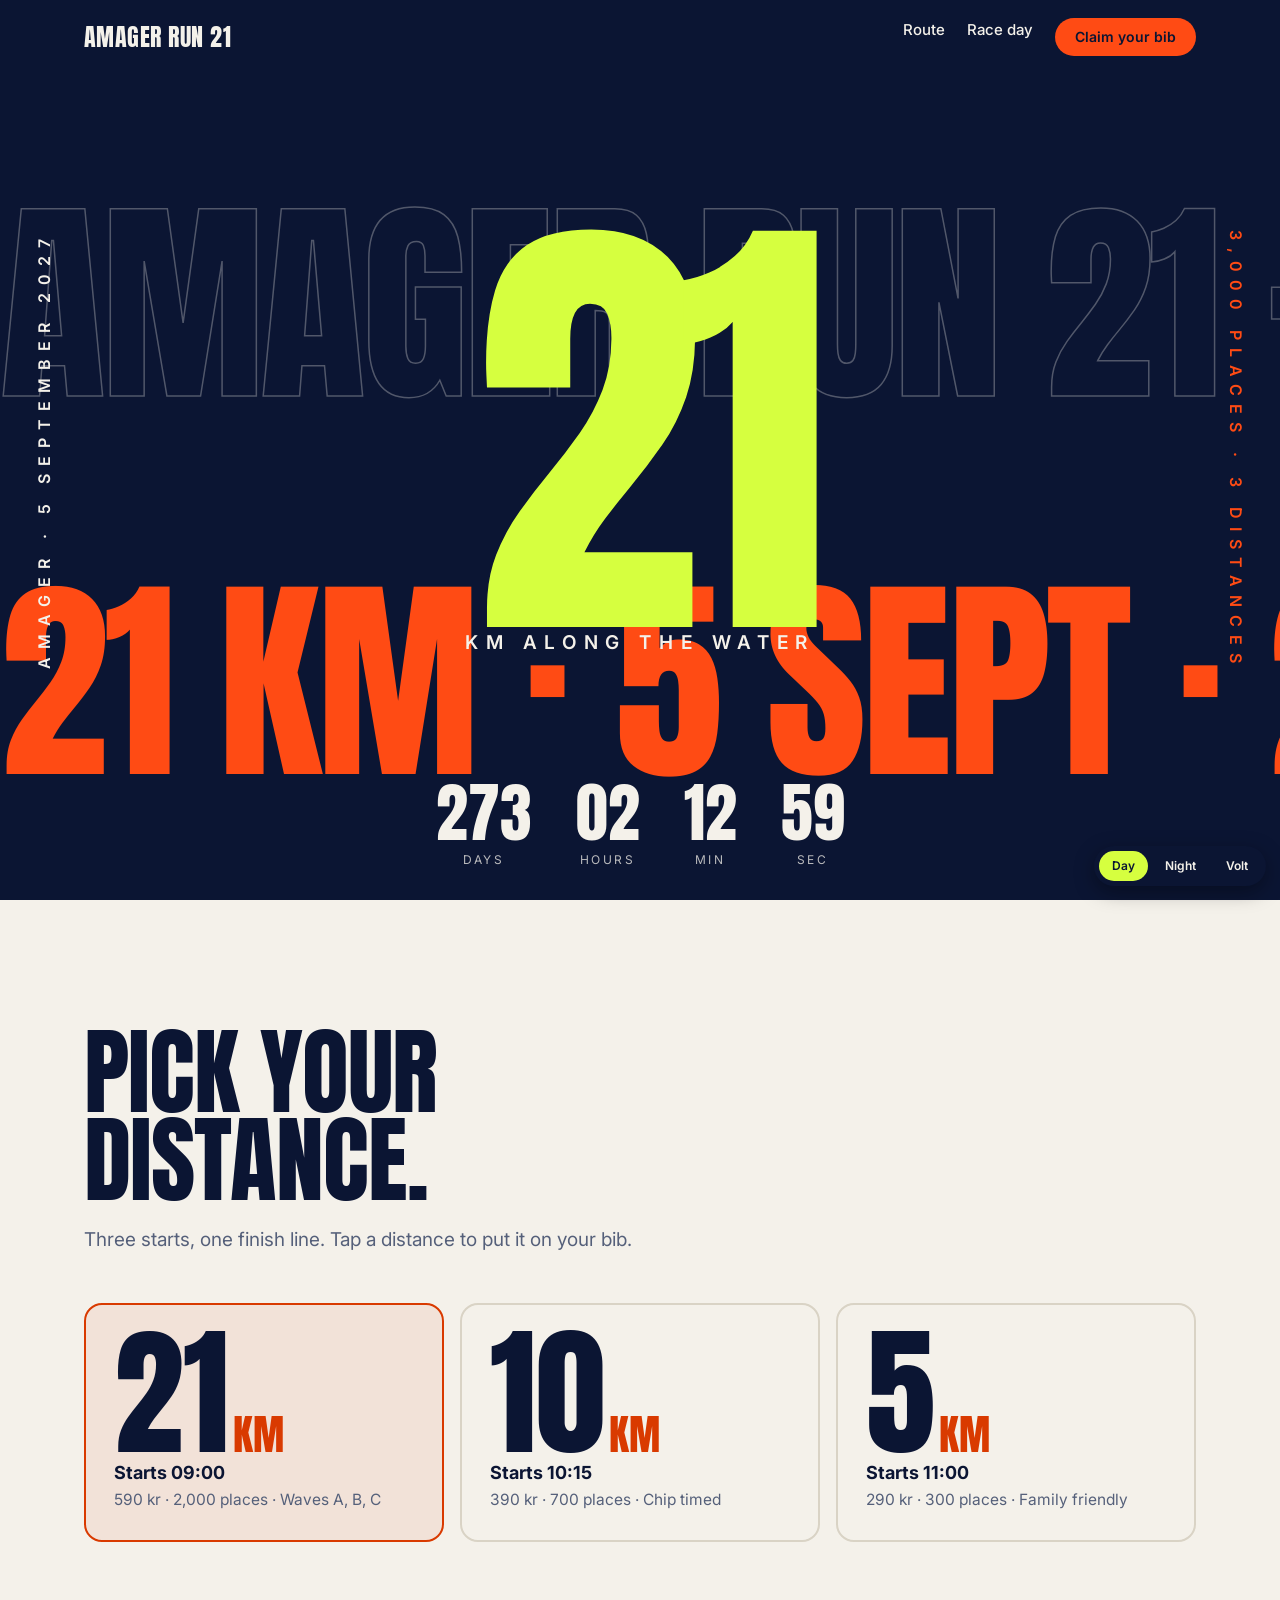
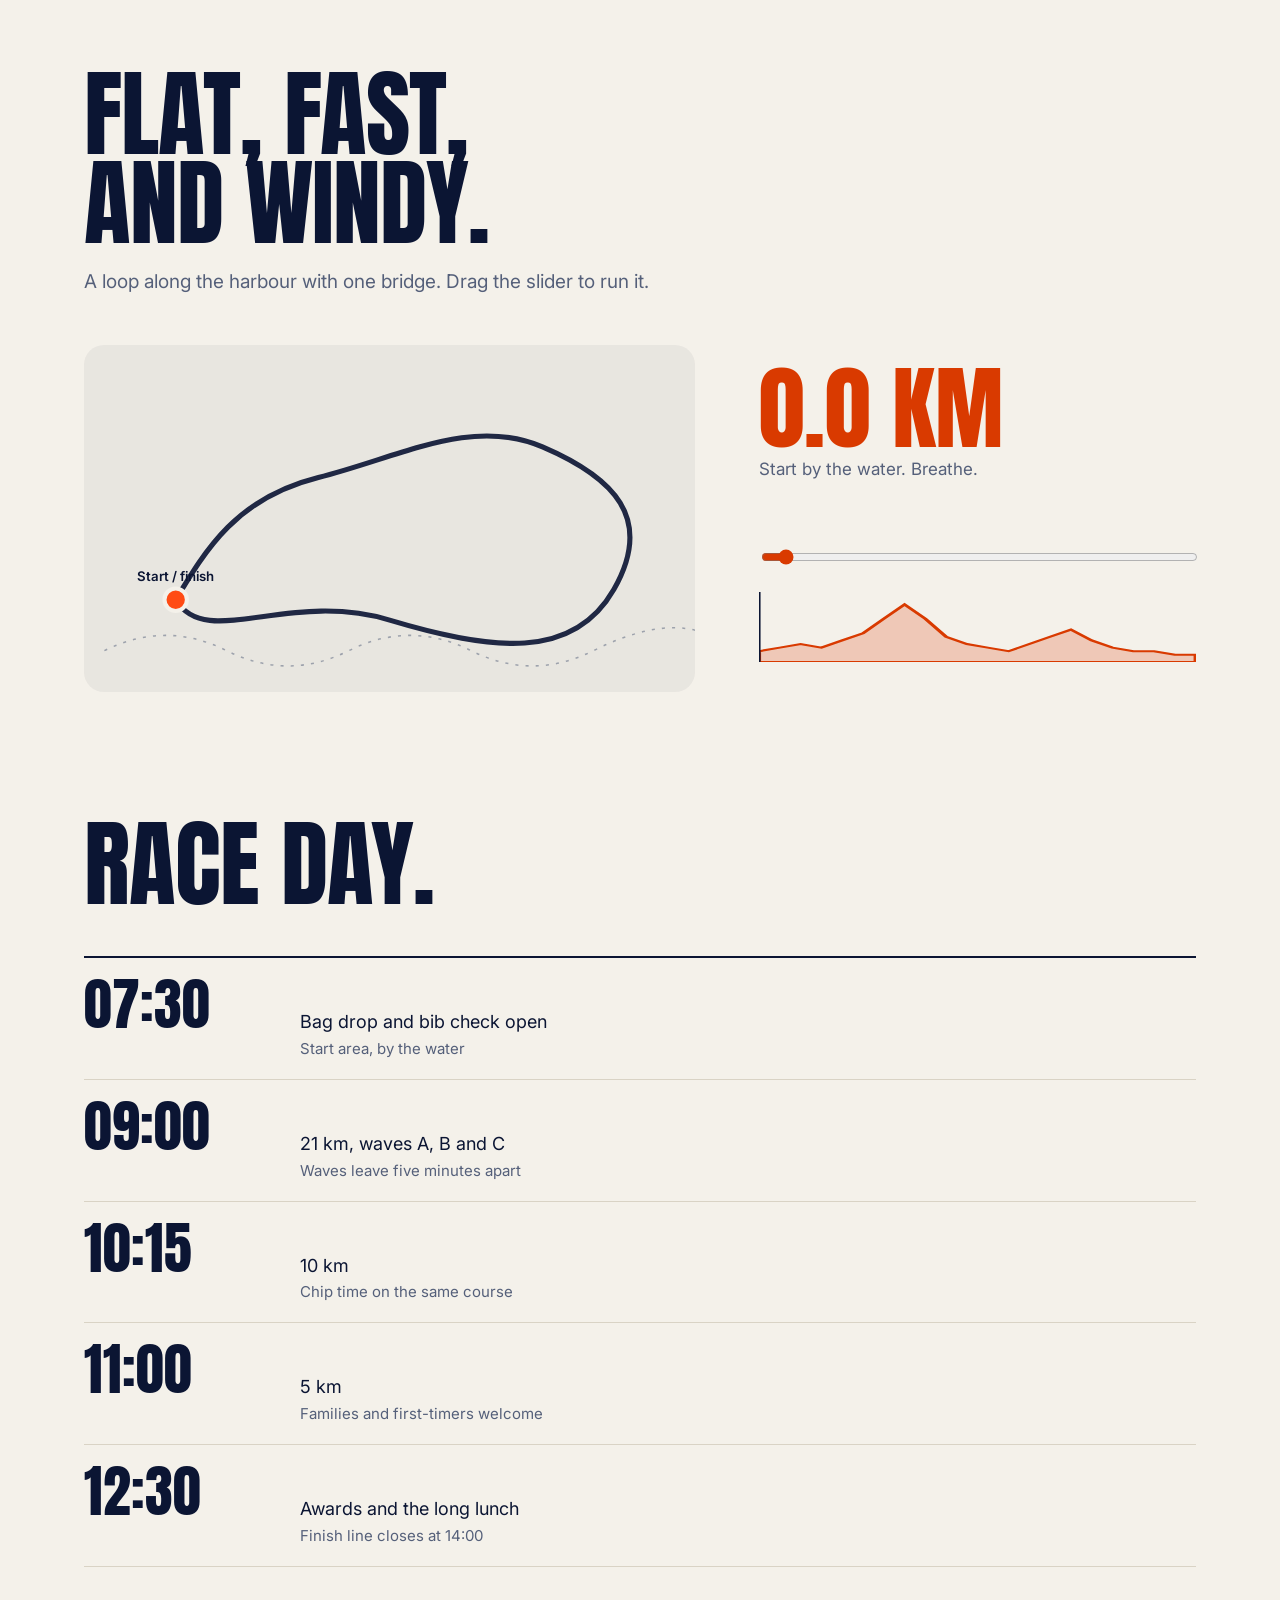
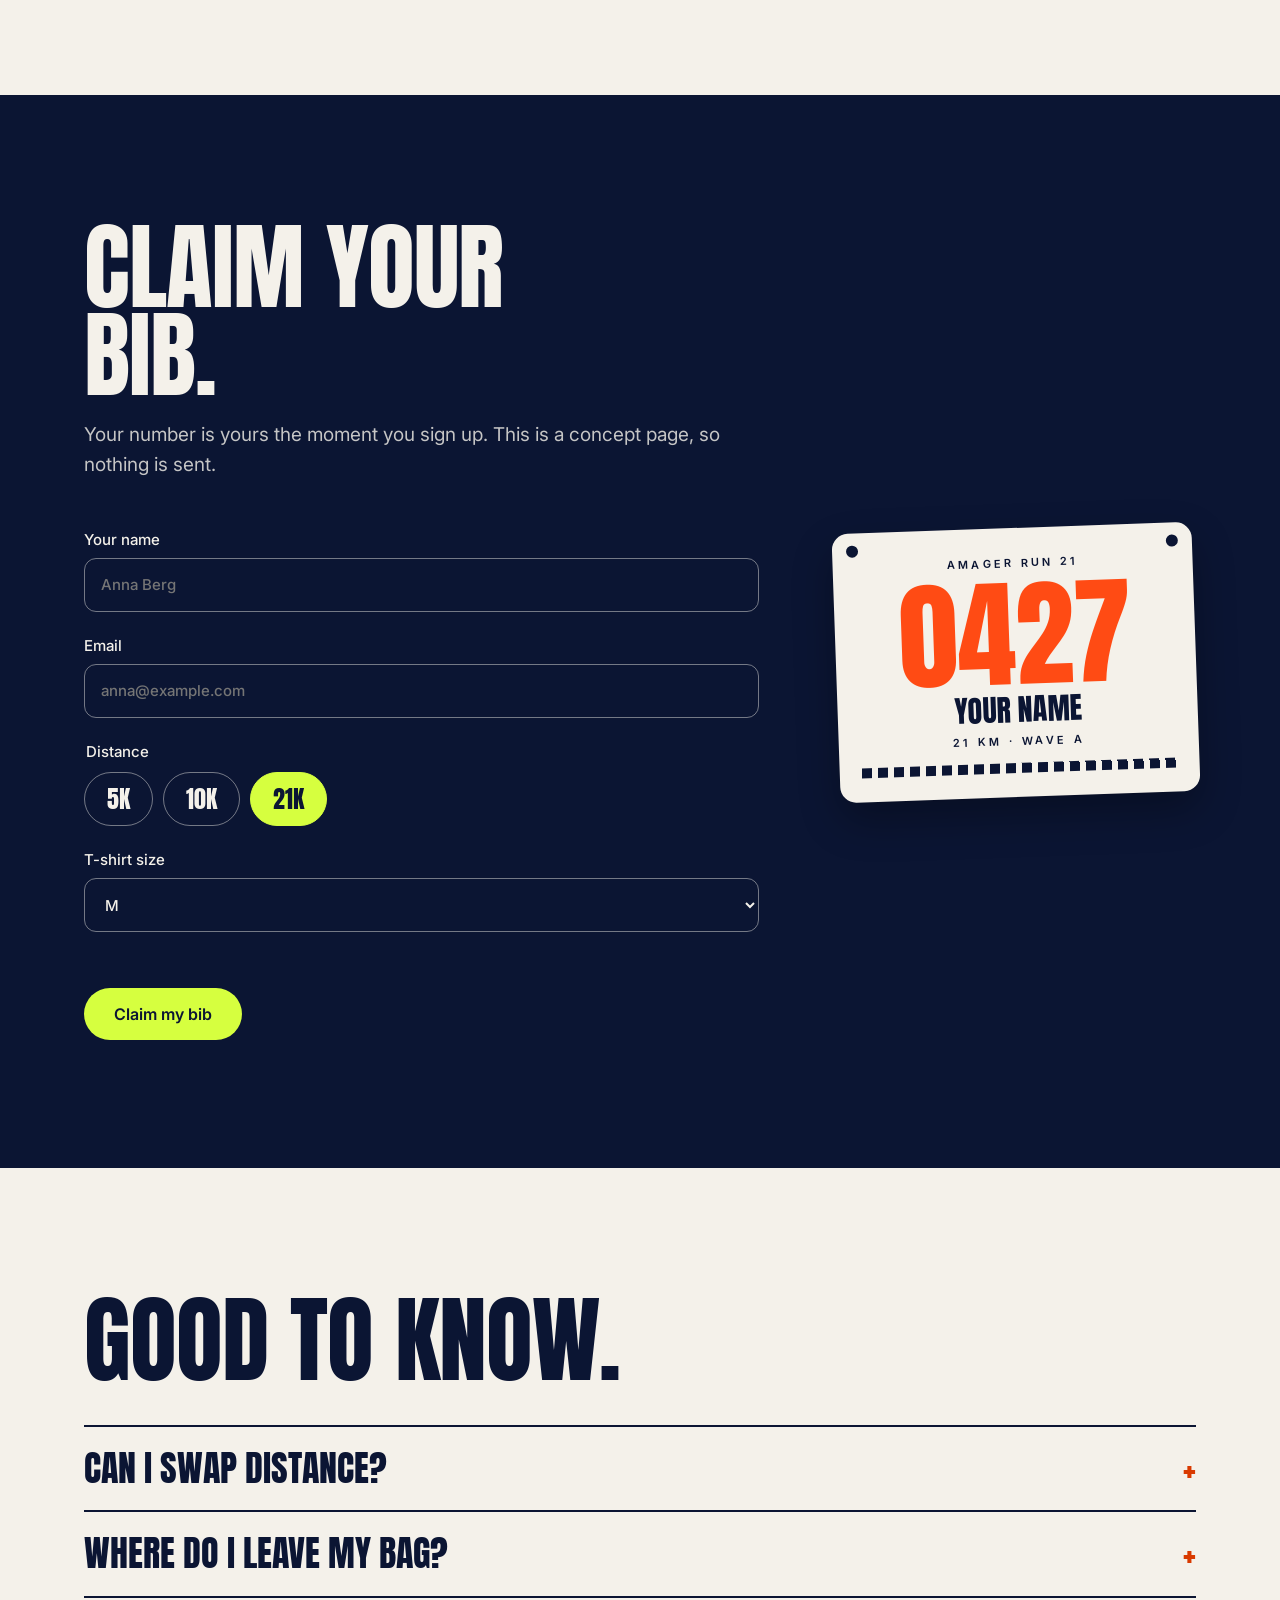
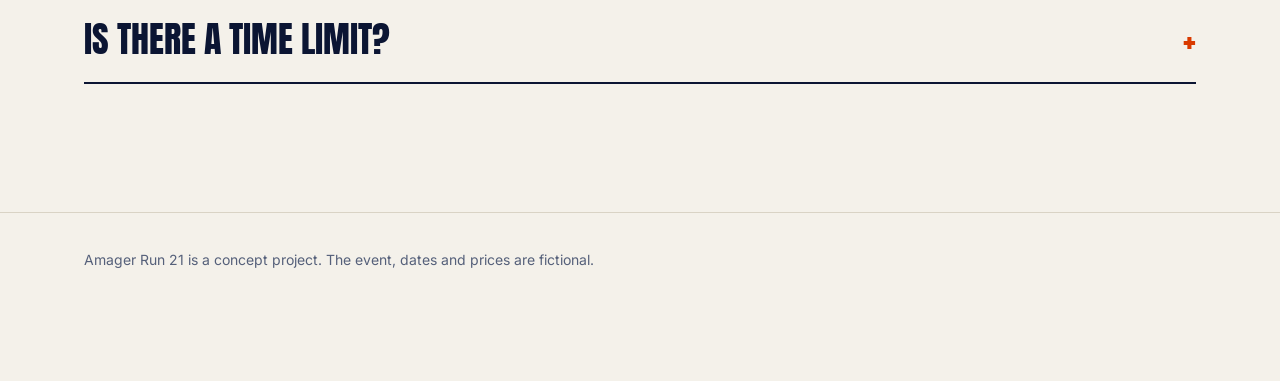
==== public/Amager Run 21_ 21 km along the harbour.html @ 8924496b "Initial commit" ====
<!DOCTYPE html>
<html lang="en">
<head>
<meta charset="utf-8">
<meta name="viewport" content="width=device-width, initial-scale=1, viewport-fit=cover">
<title>Amager Run 21: 21 km along the harbour</title>
<link rel="preconnect" href="https://fonts.googleapis.com">
<link href="https://fonts.googleapis.com/css2?family=Anton&family=Inter:wght@400;500;600&display=swap" rel="stylesheet">
<style>
:root{--bg:#F4F1EA;--ink:#0B1533;--mut:#55607A;--line:#D9D3C5;--acc:#D93A00;--hb:#0B1533;--hi:#F4F1EA;--hh:#D6FF3F;--hs:rgba(244,241,234,.3);--btn:#FF4B14;--bi:#0B1533;
box-sizing:border-box;padding-top:env(safe-area-inset-top,0px);padding-bottom:env(safe-area-inset-bottom,0px)}
@media (prefers-color-scheme:dark){:root:not([data-theme="light"]){--bg:#0B1533;--ink:#F4F1EA;--mut:#A9B3CC;--line:#243157;--acc:#FF4B14}}
:root[data-theme="dark"]{--bg:#0B1533;--ink:#F4F1EA;--mut:#A9B3CC;--line:#243157;--acc:#FF4B14}
:root[data-look="volt"]{--bg:#D6FF3F;--ink:#0B1533;--mut:#3E4A1E;--line:#BBDE35;--acc:#0B1533;--hb:#D6FF3F;--hi:#0B1533;--hh:#FF4B14;--hs:rgba(11,21,51,.35);--btn:#0B1533;--bi:#D6FF3F}
html{scroll-padding-top:env(safe-area-inset-top,0px);scroll-behavior:smooth}
*,*::before,*::after{box-sizing:border-box}
body{margin:0;background:var(--bg);color:var(--ink);font:400 17px/1.6 Inter,system-ui,sans-serif}
.w{max-width:1160px;margin:0 auto;padding:0 24px}
.d,h1,h2,h3{font-family:Anton,Impact,'Arial Narrow',sans-serif;font-weight:400;text-transform:uppercase;margin:0}
h2{font-size:clamp(44px,8vw,96px);line-height:.92;letter-spacing:-.01em}
.btn{display:inline-block;font:600 16px/1 Inter,sans-serif;background:var(--btn);color:var(--bi);border:0;border-radius:99px;padding:18px 30px;cursor:pointer;text-decoration:none;transition:transform .12s}
.btn:hover{transform:translateY(-2px)}.btn:active{transform:translateY(1px)}
:is(.btn,button,input,select,summary,a):focus-visible{outline:3px solid var(--acc);outline-offset:3px}
.top{position:absolute;z-index:3;left:0;right:0;top:env(safe-area-inset-top,0px);color:var(--hi)}
.top .w{display:flex;justify-content:space-between;align-items:center;padding-top:18px;padding-bottom:18px;gap:16px}
.top .d{font-size:24px;letter-spacing:.02em}.top nav{display:flex;gap:22px;font-size:15px;font-weight:500}.top a{color:inherit;text-decoration:none}
.top .btn{padding:12px 20px;font-size:14px;color:var(--bi)}
@media(max-width:760px){.top nav a:not(.btn){display:none}}
/* hero */
.hero{position:relative;height:100svh;min-height:600px;background:var(--hb);color:var(--hi);overflow:hidden;display:grid;place-items:center}
.row{position:absolute;left:0;white-space:nowrap;font:400 clamp(90px,17vw,240px)/.9 Anton,Impact,sans-serif;text-transform:uppercase;letter-spacing:-.02em;color:transparent;-webkit-text-stroke:1.5px var(--hs);will-change:transform;animation:mq 45s linear infinite}
.row.o{color:#FF4B14;-webkit-text-stroke:0;animation-direction:reverse;animation-duration:60s}
.row.h{-webkit-text-stroke-color:var(--hh);animation-duration:75s}
@keyframes mq{to{transform:translateX(-50%)}}
.big{position:relative;text-align:center}
.big b{display:block;font:400 clamp(170px,36vw,470px)/.8 Anton,sans-serif;color:var(--hh);letter-spacing:-.05em}
.big span{display:block;margin-top:16px;font:600 clamp(13px,1.6vw,19px)/1 Inter,sans-serif;letter-spacing:.4em;text-transform:uppercase}
.vt{position:absolute;top:50%;writing-mode:vertical-rl;font:600 clamp(11px,1.3vw,16px)/1 Inter,sans-serif;letter-spacing:.5em;text-transform:uppercase;left:clamp(12px,3vw,36px);transform:translateY(-50%) rotate(180deg)}
.vt.r{left:auto;right:clamp(12px,3vw,36px);transform:translateY(-50%);color:#FF4B14}
.cd{position:absolute;left:0;right:0;bottom:calc(28px + env(safe-area-inset-bottom,0px));display:flex;justify-content:center;gap:clamp(16px,4vw,44px);font-variant-numeric:tabular-nums}
.cd div{text-align:center}.cd b{display:block;font:400 clamp(34px,6vw,64px)/1 Anton,sans-serif}.cd small{font-size:12px;letter-spacing:.2em;text-transform:uppercase;opacity:.75}
/* sections */
section{padding:clamp(72px,10vw,150px) 0}
.sub{max-width:34em;color:var(--mut);margin:20px 0 0;font-size:19px}
.dists{display:grid;grid-template-columns:repeat(3,1fr);gap:16px;margin-top:48px}
.dist{all:unset;box-sizing:border-box;cursor:pointer;display:flex;flex-direction:column;gap:6px;padding:28px;border:2px solid var(--line);border-radius:18px;transition:transform .2s,border-color .2s,background .2s}
.dist:hover{transform:translateY(-4px)}.dist:focus-visible{outline:3px solid var(--acc);outline-offset:3px}
.dist[aria-pressed=true]{border-color:var(--acc);background:color-mix(in srgb,var(--acc) 8%,transparent)}
.dist .d{font-size:clamp(80px,11vw,140px);line-height:.85}.dist .d small{font-size:.3em;margin-left:4px;color:var(--acc)}
.dist p{margin:0;color:var(--mut);font-size:15.5px}.dist strong{color:var(--ink);font-size:18px}
/* route */
.route{display:grid;grid-template-columns:1.4fr 1fr;gap:clamp(24px,5vw,64px);margin-top:48px;align-items:center}
.map{width:100%;height:auto;background:color-mix(in srgb,var(--ink) 5%,transparent);border-radius:20px}
.map .p{fill:none;stroke:var(--ink);stroke-width:5;stroke-linecap:round;stroke-linejoin:round;opacity:.9}
.map .w{fill:none;stroke:var(--mut);stroke-width:1.5;stroke-dasharray:3 7;opacity:.5}
.ro h3{font-size:clamp(52px,8vw,92px);line-height:.9;color:var(--acc)}.ro p{margin:6px 0 18px;color:var(--mut);min-height:3.3em}
.ro input[type=range]{width:100%;accent-color:var(--acc);height:36px}
.elev{width:100%;height:70px;margin-top:6px}.elev path{fill:color-mix(in srgb,var(--acc) 22%,transparent);stroke:var(--acc);stroke-width:2}
@media(max-width:860px){.route{grid-template-columns:1fr}.dists{grid-template-columns:1fr}.dist{flex-direction:row;align-items:center;gap:20px}}
/* schedule */
.sched{margin:48px 0 0;padding:0;list-style:none;border-top:2px solid var(--ink)}
.sched li{display:grid;grid-template-columns:clamp(90px,16vw,200px) 1fr;gap:16px;align-items:baseline;padding:18px 0;border-bottom:1px solid var(--line)}
.sched time{font:400 clamp(30px,5vw,56px)/1 Anton,sans-serif;font-variant-numeric:tabular-nums}.sched span{font-size:18px}.sched em{font-style:normal;color:var(--mut);display:block;font-size:15px}
/* signup */
.sign{background:var(--hb);color:var(--hi)}
.sign .sub{color:inherit;opacity:.8}
.su{display:grid;grid-template-columns:1fr 360px;gap:clamp(28px,6vw,80px);margin-top:48px;align-items:start}
label,fieldset{display:block;border:0;padding:0;margin:0 0 22px;font-weight:500;font-size:15px}
input,select{display:block;width:100%;margin-top:6px;font:inherit;color:inherit;background:transparent;border:1.5px solid color-mix(in srgb,var(--hi) 45%,transparent);border-radius:12px;padding:14px 16px;min-height:54px}
select option{color:#0B1533}
.chips{display:flex;gap:10px;margin-top:8px}.chips label{margin:0}
.chips input{position:absolute;opacity:0;width:1px;height:1px}
.chips span{display:block;padding:14px 22px;border-radius:99px;border:1.5px solid color-mix(in srgb,var(--hi) 45%,transparent);cursor:pointer;font:400 24px/1 Anton,sans-serif;transition:background .15s}
.chips input:checked+span{background:var(--hh);color:var(--hb);border-color:var(--hh)}
.chips input:focus-visible+span{outline:3px solid var(--hh);outline-offset:3px}
.err{min-height:24px;margin:0 0 10px;color:#FF8A66}
.sign .btn{background:var(--hh);color:var(--hb)}
.bib{background:#F4F1EA;color:#0B1533;border-radius:16px;padding:20px 22px 24px;position:relative;transform:rotate(-2deg);box-shadow:0 18px 40px rgba(0,0,0,.3)}
.bib::before,.bib::after{content:'';position:absolute;top:12px;width:12px;height:12px;border-radius:50%;background:var(--hb)}.bib::before{left:14px}.bib::after{right:14px}
.bib small{display:block;text-align:center;font:600 11px/1 Inter,sans-serif;letter-spacing:.3em;text-transform:uppercase;margin-top:10px}
.bib .n{display:block;text-align:center;font:400 118px/1 Anton,sans-serif;font-variant-numeric:tabular-nums;color:#FF4B14;margin:6px 0 0;transition:transform .2s}
.bib .n.pop{transform:scale(1.06)}
.bib .nm{display:block;text-align:center;font:400 30px/1.1 Anton,sans-serif;text-transform:uppercase;min-height:1.1em}
.bib .bar{height:10px;background:repeating-linear-gradient(90deg,#0B1533 0 10px,transparent 10px 16px);margin-top:16px}
.done .su>form{display:none}.ok{display:none}.done .ok{display:block}
.ok h3{font-size:clamp(40px,7vw,80px);line-height:.95;color:var(--hh)}.ok canvas{width:100%;max-width:340px;border-radius:14px;margin-top:18px;display:block}
.ok p{opacity:.8;max-width:30em}
/* faq */
details{border-top:2px solid var(--ink)}details:last-child{border-bottom:2px solid var(--ink)}
summary{cursor:pointer;list-style:none;display:flex;justify-content:space-between;padding:22px 0;font:400 clamp(24px,3.4vw,36px)/1.1 Anton,sans-serif;text-transform:uppercase}
summary::-webkit-details-marker{display:none}summary::after{content:'+';color:var(--acc);transition:transform .2s}details[open] summary::after{transform:rotate(45deg)}
details p{margin:0 0 22px;color:var(--mut);max-width:34em}
footer{padding:36px 0 110px;color:var(--mut);font-size:14px;border-top:1px solid var(--line)}
/* look switcher */
.look{position:fixed;z-index:9;right:14px;bottom:calc(14px + env(safe-area-inset-bottom,0px));display:flex;gap:4px;padding:5px;border-radius:99px;background:#0B1533;color:#F4F1EA;font:600 12px/1 Inter,sans-serif;box-shadow:0 6px 20px rgba(0,0,0,.35)}
.look button{all:unset;cursor:pointer;padding:9px 13px;border-radius:99px}.look button[aria-pressed=true]{background:#D6FF3F;color:#0B1533}
.look button:focus-visible{outline:2px solid #FF4B14}
@media(max-width:860px){.su{grid-template-columns:1fr}.bib{max-width:360px}}
@media (prefers-reduced-motion:reduce){*{animation:none!important;transition:none!important}html{scroll-behavior:auto}}
</style>
</head>
<body>
<header class="top"><div class="w"><span class="d">Amager Run 21</span><nav><a href="#route">Route</a><a href="#day">Race day</a><a class="btn" href="#sign">Claim your bib</a></nav></div></header>

<div class="hero" id="hero">
  <div class="row" style="top:3%">AMAGER RUN 21 · RUN THE HARBOUR · AMAGER RUN 21 · RUN THE HARBOUR ·&nbsp;</div>
  <div class="row o" style="top:29%">21 KM · 5 SEPT · 21 KM · 5 SEPT · 21 KM · 5 SEPT · 21 KM · 5 SEPT ·&nbsp;</div>
  <div class="row h" style="top:56%">ONE CITY · ONE HARBOUR · ONE CITY · ONE HARBOUR · ONE CITY · ONE HARBOUR ·&nbsp;</div>
  <div class="row o" style="top:80%">GO · GO · GO · GO · GO · GO · GO · GO · GO · GO · GO · GO · GO · GO · GO ·&nbsp;</div>
  <span class="vt">Amager · 5 September 2027</span><span class="vt r">3,000 places · 3 distances</span>
  <div class="big"><h1 class="sr" style="position:absolute;width:1px;height:1px;overflow:hidden;clip:rect(0 0 0 0)">Amager Run 21, 5 September 2027</h1><b aria-hidden="true">21</b><span>km along the water</span></div>
  <div class="cd" role="timer" aria-label="Time until the start"><div><b id="cd-d">000</b><small>days</small></div><div><b id="cd-h">00</b><small>hours</small></div><div><b id="cd-m">00</b><small>min</small></div><div><b id="cd-s">00</b><small>sec</small></div></div>
</div>

<section><div class="w">
  <h2>Pick your<br>distance.</h2>
  <p class="sub">Three starts, one finish line. Tap a distance to put it on your bib.</p>
  <div class="dists" id="dists"></div>
</div></section>

<section id="route" style="padding-top:0"><div class="w">
  <h2>Flat, fast,<br>and windy.</h2>
  <p class="sub">A loop along the harbour with one bridge. Drag the slider to run it.</p>
  <div class="route">
    <svg class="map" viewBox="0 0 600 340" role="img" aria-label="Route map">
      <path class="w" d="M20 300q60-30 120 0t120 0 120 0 120 0 100-20"/>
      <path class="p" id="path" d="M90 250C120 200 150 150 230 130S380 70 450 100 560 170 520 240 400 300 300 270 120 300 90 250Z"/>
      <circle id="dot" r="11" fill="#FF4B14" stroke="var(--bg)" stroke-width="4"/>
      <text x="90" y="232" font-size="13" font-weight="600" fill="currentColor" text-anchor="middle">Start / finish</text>
    </svg>
    <div class="ro">
      <h3 id="km">0.0 km</h3><p id="info"></p>
      <input id="sl" type="range" min="0" max="21" step="0.1" value="0" aria-label="Distance along the route in kilometres">
      <svg class="elev" viewBox="0 0 210 70" preserveAspectRatio="none" aria-hidden="true"><path id="ep" d=""/><line id="em" y1="0" y2="70" stroke="var(--ink)" stroke-width="1.5"/></svg>
    </div>
  </div>
</div></section>

<section id="day" style="padding-top:0"><div class="w">
  <h2>Race day.</h2>
  <ol class="sched">
    <li><time>07:30</time><span>Bag drop and bib check open<em>Start area, by the water</em></span></li>
    <li><time>09:00</time><span>21 km, waves A, B and C<em>Waves leave five minutes apart</em></span></li>
    <li><time>10:15</time><span>10 km<em>Chip time on the same course</em></span></li>
    <li><time>11:00</time><span>5 km<em>Families and first-timers welcome</em></span></li>
    <li><time>12:30</time><span>Awards and the long lunch<em>Finish line closes at 14:00</em></span></li>
  </ol>
</div></section>

<section class="sign" id="sign"><div class="w">
  <h2>Claim your<br>bib.</h2>
  <p class="sub">Your number is yours the moment you sign up. This is a concept page, so nothing is sent.</p>
  <div class="su" id="su">
    <form id="f" novalidate>
      <label>Your name<input id="n" autocomplete="name" placeholder="Anna Berg"></label>
      <label>Email<input id="e" type="email" autocomplete="email" placeholder="anna@example.com"></label>
      <fieldset><legend style="font-weight:500;font-size:15px">Distance</legend><div class="chips">
        <label><input type="radio" name="d" value="5" ><span>5K</span></label><label><input type="radio" name="d" value="10"><span>10K</span></label><label><input type="radio" name="d" value="21" checked><span>21K</span></label></div></fieldset>
      <label>T-shirt size<select id="s"><option>S</option><option selected>M</option><option>L</option><option>XL</option></select></label>
      <p class="err" id="err" role="alert"></p>
      <button class="btn" type="submit">Claim my bib</button>
    </form>
    <div class="bib" id="bibp" aria-hidden="true"><small>Amager Run 21</small><span class="n" id="bn">0427</span><span class="nm" id="bm">Your name</span><small id="bd">21 km · wave A</small><div class="bar"></div></div>
    <div class="ok" role="status"><h3 id="okT"></h3><p id="okP"></p><canvas id="cv" width="1080" height="1350" aria-label="Your bib card"></canvas><p style="margin-top:12px;font-size:14px">Long-press or right-click the card to save it.</p></div>
  </div>
</div></section>

<section><div class="w">
  <h2>Good to know.</h2>
  <div style="margin-top:40px">
    <details><summary>Can I swap distance?</summary><p>Yes, up to two weeks before race day, if places are free in the new distance.</p></details>
    <details><summary>Where do I leave my bag?</summary><p>Bag drop opens at 07:30 beside the start and stays open until the last runner finishes.</p></details>
    <details><summary>Is there a time limit?</summary><p>The finish line closes at 14:00. The 21 km sweeper bus leaves with the last wave.</p></details>
  </div>
</div></section>
<footer><div class="w">Amager Run 21 is a concept project. The event, dates and prices are fictional.</div></footer>

<div class="look" role="group" aria-label="Choose a look"><button data-l="day" aria-pressed="false">Day</button><button data-l="night" aria-pressed="false">Night</button><button data-l="volt" aria-pressed="false">Volt</button></div>

<script>
const $=i=>document.getElementById(i),R=document.documentElement;
/* looks */
function look(l){if(l==='volt'){R.dataset.look='volt';delete R.dataset.theme}else{delete R.dataset.look;R.dataset.theme=l==='night'?'dark':'light'}
 document.querySelectorAll('.look button').forEach(b=>b.setAttribute('aria-pressed',b.dataset.l===l))}
document.querySelectorAll('.look button').forEach(b=>b.onclick=()=>look(b.dataset.l));
look(matchMedia('(prefers-color-scheme:dark)').matches?'night':'day');
/* countdown to 5 Sep 2027, 09:00 Copenhagen */
const T=new Date('2027-09-05T09:00:00+02:00');
function tick(){let s=Math.max(0,Math.floor((T-Date.now())/1000));const d=Math.floor(s/86400);s%=86400;
 $('cd-d').textContent=String(d).padStart(3,'0');$('cd-h').textContent=String(Math.floor(s/3600)).padStart(2,'0');$('cd-m').textContent=String(Math.floor(s%3600/60)).padStart(2,'0');$('cd-s').textContent=String(s%60).padStart(2,'0')}
tick();setInterval(tick,1000);
/* parallax rows */
const rows=[...document.querySelectorAll('.row')];let vis=true,raf=0;
new IntersectionObserver(e=>vis=e[0].isIntersecting).observe($('hero'));
addEventListener('scroll',()=>{if(!vis||raf)return;raf=requestAnimationFrame(()=>{raf=0;rows.forEach((r,i)=>r.style.translate='0 '+scrollY*(.1+i*.08)+'px')})},{passive:true});
/* distances */
const D=[{k:21,t:'09:00',p:'590 kr',n:'2,000 places',x:'Waves A, B, C'},{k:10,t:'10:15',p:'390 kr',n:'700 places',x:'Chip timed'},{k:5,t:'11:00',p:'290 kr',n:'300 places',x:'Family friendly'}];
let sel=21;
function rd(){$('dists').innerHTML=D.map(d=>`<button class="dist" data-k="${d.k}" aria-pressed="${d.k===sel}"><span class="d">${d.k}<small>KM</small></span><div><strong>Starts ${d.t}</strong><p>${d.p} · ${d.n} · ${d.x}</p></div></button>`).join('')}
rd();
function pick(k){sel=k;rd();document.querySelector(`input[name=d][value="${k}"]`).checked=true;bib()}
$('dists').addEventListener('click',e=>{const b=e.target.closest('.dist');if(b)pick(+b.dataset.k)});
/* route */
const P=$('path'),L=P.getTotalLength(),E=[3,4,5,4,6,8,12,16,12,7,5,4,3,5,7,9,6,4,3,3,2,2],ST=[5,10,15,19];
$('ep').setAttribute('d','M0 70'+E.map((v,i)=>`L${i*10} ${70-v*3.6}`).join('')+'L210 70Z');
function run(){const km=+$('sl').value,pt=P.getPointAtLength(L*km/21);$('dot').setAttribute('cx',pt.x);$('dot').setAttribute('cy',pt.y);
 const i=Math.min(20,Math.floor(km)),f=km-i,el=Math.round(E[i]+(E[i+1]-E[i])*f);
 $('km').textContent=km.toFixed(1)+' km';
 const w=ST.find(s=>Math.abs(s-km)<.4);
 $('info').textContent=km<.2?'Start by the water. Breathe.':km>20.7?'The finish line. You did it.':(w?'Water station here. ':km>7.6&&km<8.4?'The bridge: the only real hill. ':'')+`About ${el} m above sea level.`;
 $('em').setAttribute('x1',km*10);$('em').setAttribute('x2',km*10)}
$('sl').oninput=run;run();
/* bib */
function num(n){let h=0;for(const c of n.trim().toLowerCase())h=(h*31+c.charCodeAt(0))%2999;return n.trim()?h+1:427}
const pad=n=>String(n).padStart(4,'0');
function bib(){const nm=$('n').value.trim(),n=pad(num($('n').value)),el=$('bn');
 if(el.textContent!==n){el.textContent=n;el.classList.add('pop');setTimeout(()=>el.classList.remove('pop'),180)}
 $('bm').textContent=nm||'Your name';const k=document.querySelector('input[name=d]:checked').value;
 $('bd').textContent=k+' km · wave '+(k==='21'?'A':k==='10'?'B':'C')}
$('n').oninput=bib;
document.querySelectorAll('input[name=d]').forEach(i=>i.onchange=()=>{sel=+i.value;rd();bib()});
$('f').addEventListener('submit',e=>{e.preventDefault();
 const nm=$('n').value.trim(),m=$('e').value.trim();
 if(!nm){$('err').textContent='Add your name. It goes on the bib.';return}
 if(!/^[^\s@]+@[^\s@]+\.[^\s@]{2,}$/.test(m)){$('err').textContent='That email doesn’t look right yet.';return}
 $('err').textContent='';const n=pad(num(nm)),k=document.querySelector('input[name=d]:checked').value;
 $('okT').textContent='Bib '+n+' is yours.';$('okP').textContent=`See you on 5 September, ${nm.split(' ')[0]}. Confirmation goes to ${m}. T-shirt: ${$('s').value}.`;
 document.getElementById('su').parentElement.parentElement.classList.add('done');$('bibp').style.display='none';
 (document.fonts?document.fonts.load('100px Anton'):Promise.resolve()).then(()=>draw(n,nm,k));
});
function draw(n,nm,k){const c=$('cv'),x=c.getContext('2d'),s=getComputedStyle(R),hb=s.getPropertyValue('--hb').trim()||'#0B1533',hi=s.getPropertyValue('--hi').trim(),hh=s.getPropertyValue('--hh').trim();
 x.fillStyle=hb;x.fillRect(0,0,1080,1350);x.fillStyle='#FF4B14';x.fillRect(0,0,1080,70);x.textAlign='center';
 x.fillStyle=hi;x.font='64px Anton, Impact, sans-serif';x.fillText('AMAGER RUN 21',540,170);
 x.fillStyle=hh;x.font='500px Anton, Impact, sans-serif';x.fillText(n,540,720);
 x.fillStyle=hi;x.font='110px Anton, Impact, sans-serif';x.fillText(nm.toUpperCase().slice(0,16),540,900);
 x.fillStyle='#FF4B14';x.font='84px Anton, Impact, sans-serif';x.fillText(k+' KM · 5 SEPTEMBER 2027',540,1040);
 for(let i=0;i<30;i++){x.fillStyle=hi;x.fillRect(60+i*34,1180,18,60)}}
bib();
</script>
</body>
</html>
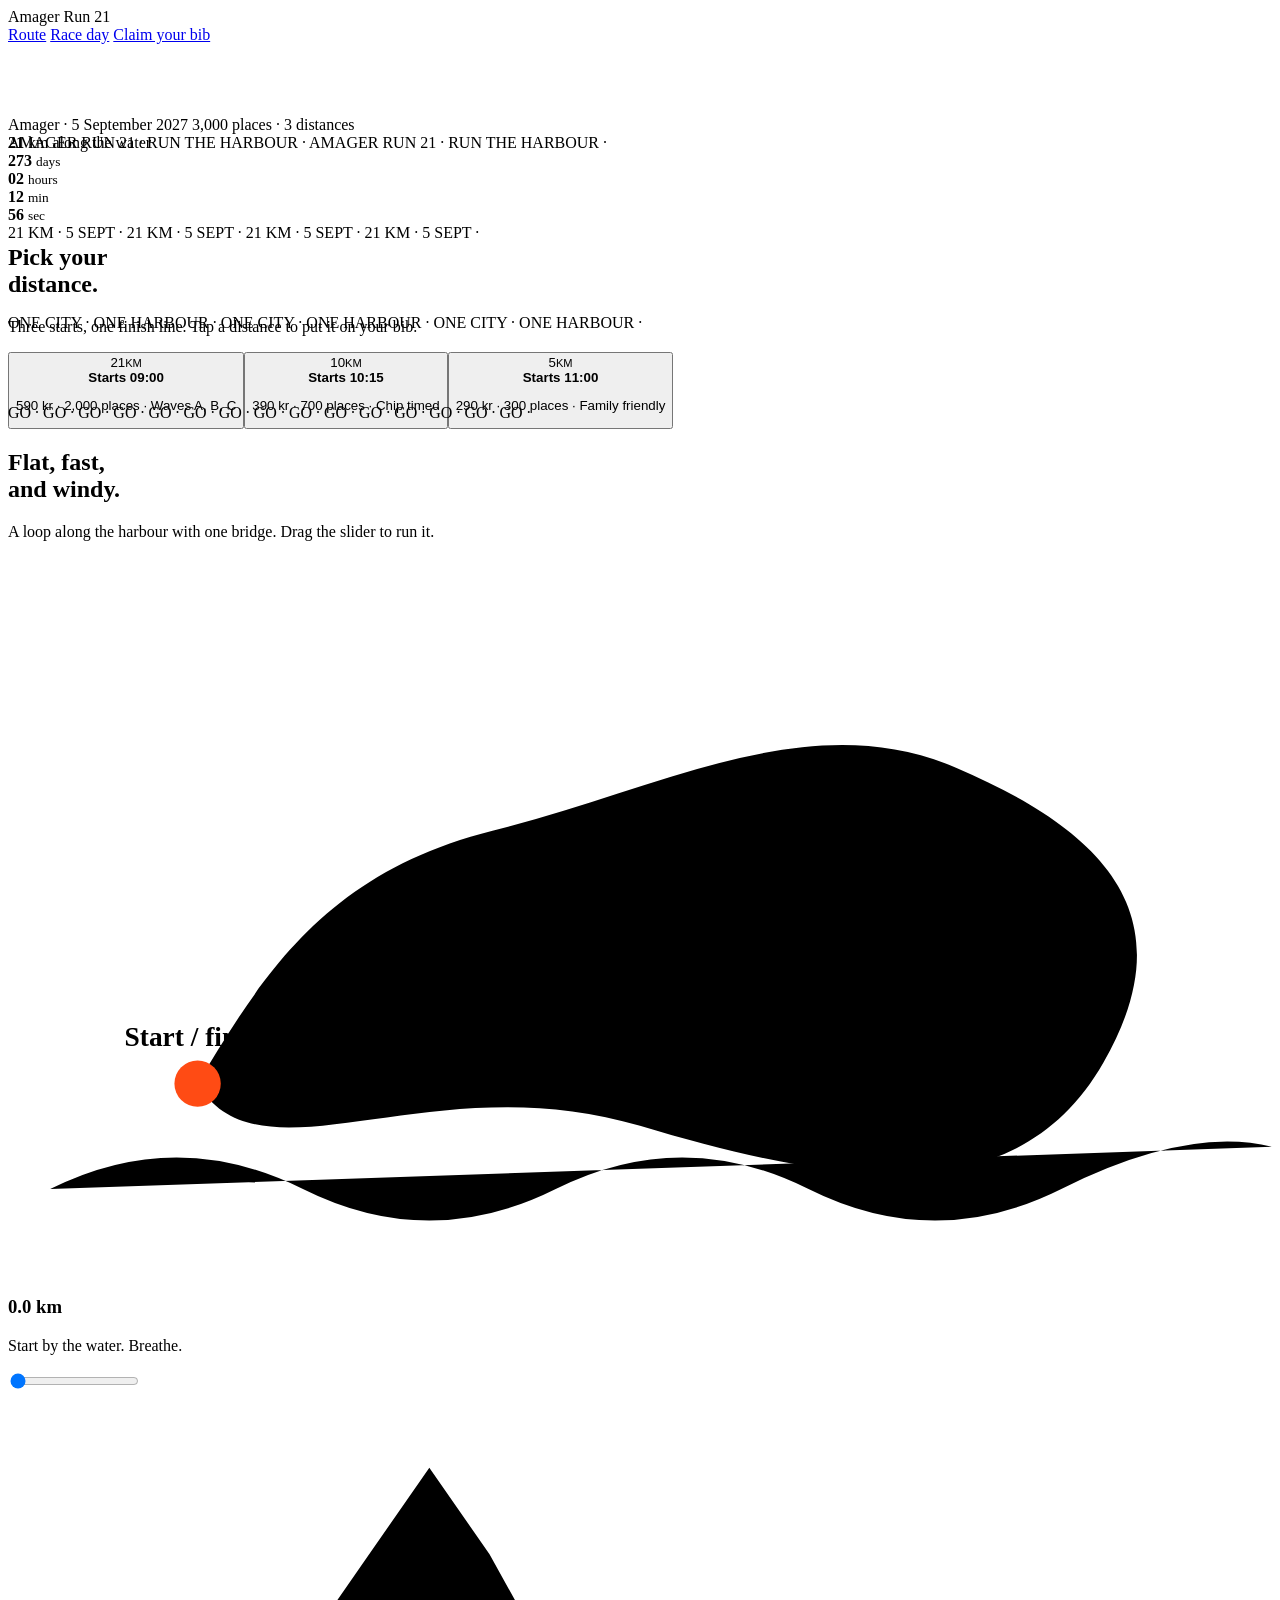
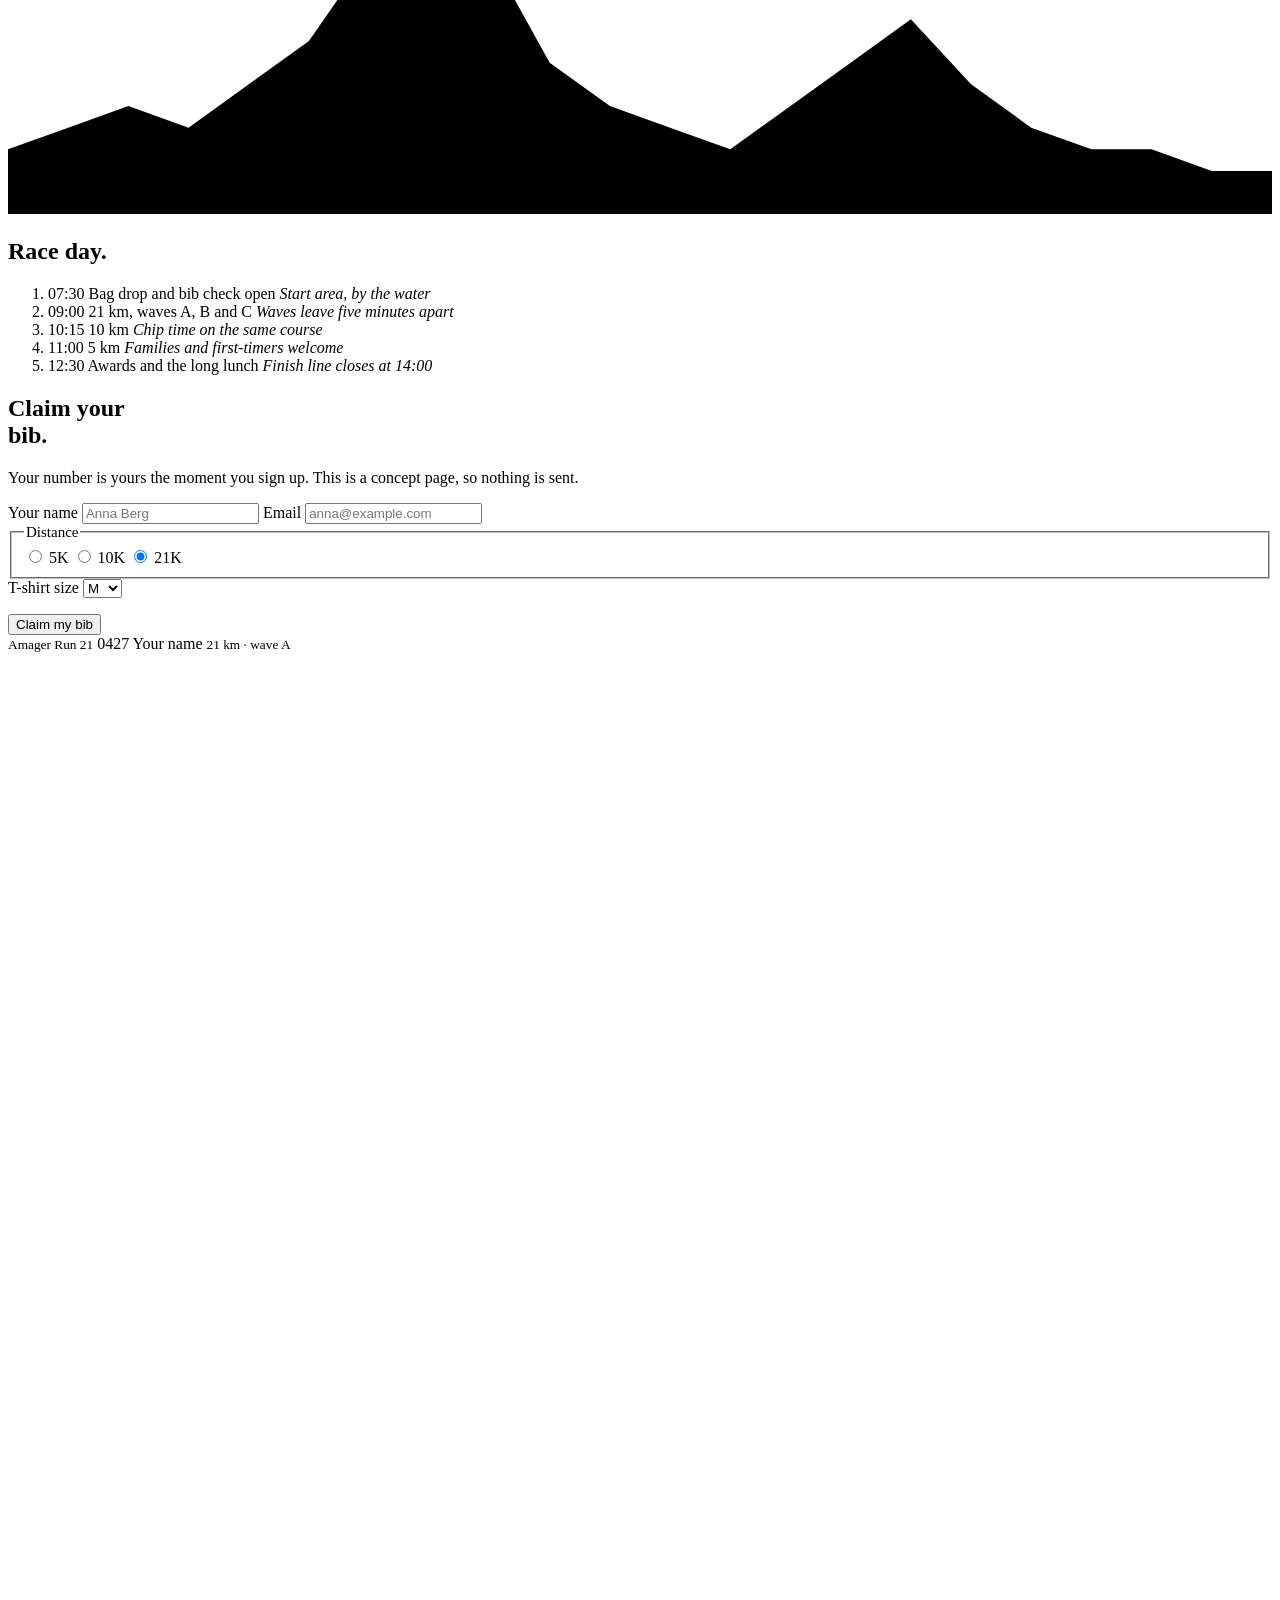
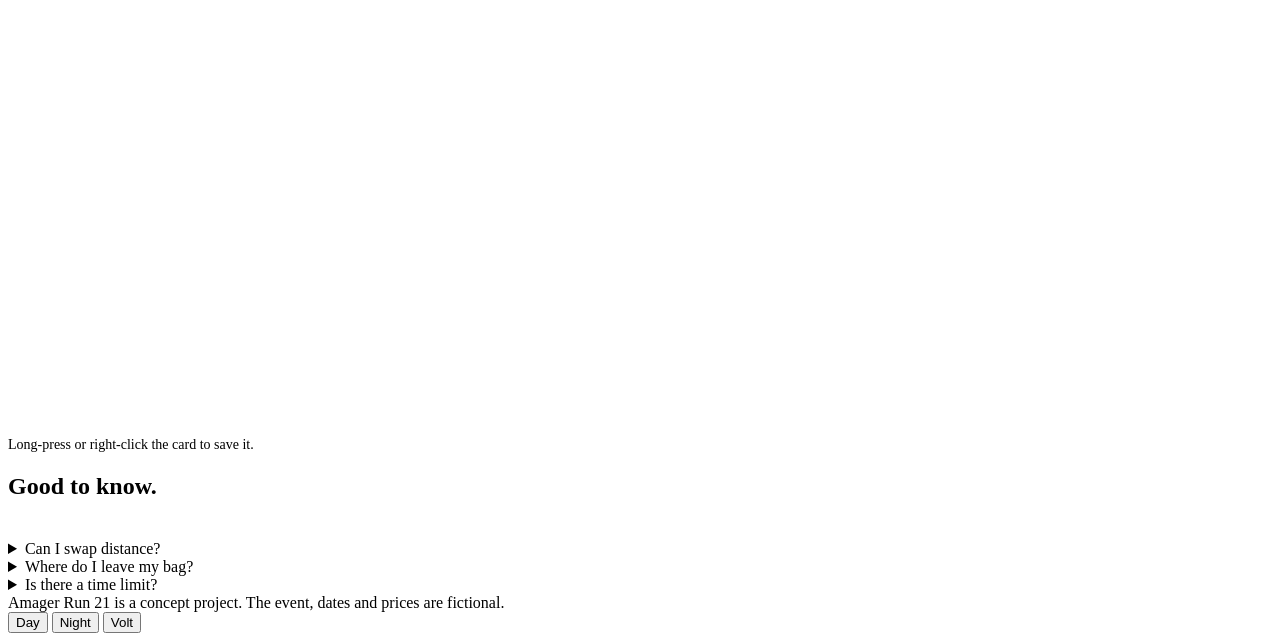
==== commit 47ec1599: "move styles in own file" ====
--- a/public/Amager Run 21_ 21 km along the harbour.html
+++ b/public/Amager Run 21_ 21 km along the harbour.html
@@ -1,241 +1,591 @@
-<!DOCTYPE html>
+<!doctype html>
 <html lang="en">
-<head>
-<meta charset="utf-8">
-<meta name="viewport" content="width=device-width, initial-scale=1, viewport-fit=cover">
-<title>Amager Run 21: 21 km along the harbour</title>
-<link rel="preconnect" href="https://fonts.googleapis.com">
-<link href="https://fonts.googleapis.com/css2?family=Anton&family=Inter:wght@400;500;600&display=swap" rel="stylesheet">
-<style>
-:root{--bg:#F4F1EA;--ink:#0B1533;--mut:#55607A;--line:#D9D3C5;--acc:#D93A00;--hb:#0B1533;--hi:#F4F1EA;--hh:#D6FF3F;--hs:rgba(244,241,234,.3);--btn:#FF4B14;--bi:#0B1533;
-box-sizing:border-box;padding-top:env(safe-area-inset-top,0px);padding-bottom:env(safe-area-inset-bottom,0px)}
-@media (prefers-color-scheme:dark){:root:not([data-theme="light"]){--bg:#0B1533;--ink:#F4F1EA;--mut:#A9B3CC;--line:#243157;--acc:#FF4B14}}
-:root[data-theme="dark"]{--bg:#0B1533;--ink:#F4F1EA;--mut:#A9B3CC;--line:#243157;--acc:#FF4B14}
-:root[data-look="volt"]{--bg:#D6FF3F;--ink:#0B1533;--mut:#3E4A1E;--line:#BBDE35;--acc:#0B1533;--hb:#D6FF3F;--hi:#0B1533;--hh:#FF4B14;--hs:rgba(11,21,51,.35);--btn:#0B1533;--bi:#D6FF3F}
-html{scroll-padding-top:env(safe-area-inset-top,0px);scroll-behavior:smooth}
-*,*::before,*::after{box-sizing:border-box}
-body{margin:0;background:var(--bg);color:var(--ink);font:400 17px/1.6 Inter,system-ui,sans-serif}
-.w{max-width:1160px;margin:0 auto;padding:0 24px}
-.d,h1,h2,h3{font-family:Anton,Impact,'Arial Narrow',sans-serif;font-weight:400;text-transform:uppercase;margin:0}
-h2{font-size:clamp(44px,8vw,96px);line-height:.92;letter-spacing:-.01em}
-.btn{display:inline-block;font:600 16px/1 Inter,sans-serif;background:var(--btn);color:var(--bi);border:0;border-radius:99px;padding:18px 30px;cursor:pointer;text-decoration:none;transition:transform .12s}
-.btn:hover{transform:translateY(-2px)}.btn:active{transform:translateY(1px)}
-:is(.btn,button,input,select,summary,a):focus-visible{outline:3px solid var(--acc);outline-offset:3px}
-.top{position:absolute;z-index:3;left:0;right:0;top:env(safe-area-inset-top,0px);color:var(--hi)}
-.top .w{display:flex;justify-content:space-between;align-items:center;padding-top:18px;padding-bottom:18px;gap:16px}
-.top .d{font-size:24px;letter-spacing:.02em}.top nav{display:flex;gap:22px;font-size:15px;font-weight:500}.top a{color:inherit;text-decoration:none}
-.top .btn{padding:12px 20px;font-size:14px;color:var(--bi)}
-@media(max-width:760px){.top nav a:not(.btn){display:none}}
-/* hero */
-.hero{position:relative;height:100svh;min-height:600px;background:var(--hb);color:var(--hi);overflow:hidden;display:grid;place-items:center}
-.row{position:absolute;left:0;white-space:nowrap;font:400 clamp(90px,17vw,240px)/.9 Anton,Impact,sans-serif;text-transform:uppercase;letter-spacing:-.02em;color:transparent;-webkit-text-stroke:1.5px var(--hs);will-change:transform;animation:mq 45s linear infinite}
-.row.o{color:#FF4B14;-webkit-text-stroke:0;animation-direction:reverse;animation-duration:60s}
-.row.h{-webkit-text-stroke-color:var(--hh);animation-duration:75s}
-@keyframes mq{to{transform:translateX(-50%)}}
-.big{position:relative;text-align:center}
-.big b{display:block;font:400 clamp(170px,36vw,470px)/.8 Anton,sans-serif;color:var(--hh);letter-spacing:-.05em}
-.big span{display:block;margin-top:16px;font:600 clamp(13px,1.6vw,19px)/1 Inter,sans-serif;letter-spacing:.4em;text-transform:uppercase}
-.vt{position:absolute;top:50%;writing-mode:vertical-rl;font:600 clamp(11px,1.3vw,16px)/1 Inter,sans-serif;letter-spacing:.5em;text-transform:uppercase;left:clamp(12px,3vw,36px);transform:translateY(-50%) rotate(180deg)}
-.vt.r{left:auto;right:clamp(12px,3vw,36px);transform:translateY(-50%);color:#FF4B14}
-.cd{position:absolute;left:0;right:0;bottom:calc(28px + env(safe-area-inset-bottom,0px));display:flex;justify-content:center;gap:clamp(16px,4vw,44px);font-variant-numeric:tabular-nums}
-.cd div{text-align:center}.cd b{display:block;font:400 clamp(34px,6vw,64px)/1 Anton,sans-serif}.cd small{font-size:12px;letter-spacing:.2em;text-transform:uppercase;opacity:.75}
-/* sections */
-section{padding:clamp(72px,10vw,150px) 0}
-.sub{max-width:34em;color:var(--mut);margin:20px 0 0;font-size:19px}
-.dists{display:grid;grid-template-columns:repeat(3,1fr);gap:16px;margin-top:48px}
-.dist{all:unset;box-sizing:border-box;cursor:pointer;display:flex;flex-direction:column;gap:6px;padding:28px;border:2px solid var(--line);border-radius:18px;transition:transform .2s,border-color .2s,background .2s}
-.dist:hover{transform:translateY(-4px)}.dist:focus-visible{outline:3px solid var(--acc);outline-offset:3px}
-.dist[aria-pressed=true]{border-color:var(--acc);background:color-mix(in srgb,var(--acc) 8%,transparent)}
-.dist .d{font-size:clamp(80px,11vw,140px);line-height:.85}.dist .d small{font-size:.3em;margin-left:4px;color:var(--acc)}
-.dist p{margin:0;color:var(--mut);font-size:15.5px}.dist strong{color:var(--ink);font-size:18px}
-/* route */
-.route{display:grid;grid-template-columns:1.4fr 1fr;gap:clamp(24px,5vw,64px);margin-top:48px;align-items:center}
-.map{width:100%;height:auto;background:color-mix(in srgb,var(--ink) 5%,transparent);border-radius:20px}
-.map .p{fill:none;stroke:var(--ink);stroke-width:5;stroke-linecap:round;stroke-linejoin:round;opacity:.9}
-.map .w{fill:none;stroke:var(--mut);stroke-width:1.5;stroke-dasharray:3 7;opacity:.5}
-.ro h3{font-size:clamp(52px,8vw,92px);line-height:.9;color:var(--acc)}.ro p{margin:6px 0 18px;color:var(--mut);min-height:3.3em}
-.ro input[type=range]{width:100%;accent-color:var(--acc);height:36px}
-.elev{width:100%;height:70px;margin-top:6px}.elev path{fill:color-mix(in srgb,var(--acc) 22%,transparent);stroke:var(--acc);stroke-width:2}
-@media(max-width:860px){.route{grid-template-columns:1fr}.dists{grid-template-columns:1fr}.dist{flex-direction:row;align-items:center;gap:20px}}
-/* schedule */
-.sched{margin:48px 0 0;padding:0;list-style:none;border-top:2px solid var(--ink)}
-.sched li{display:grid;grid-template-columns:clamp(90px,16vw,200px) 1fr;gap:16px;align-items:baseline;padding:18px 0;border-bottom:1px solid var(--line)}
-.sched time{font:400 clamp(30px,5vw,56px)/1 Anton,sans-serif;font-variant-numeric:tabular-nums}.sched span{font-size:18px}.sched em{font-style:normal;color:var(--mut);display:block;font-size:15px}
-/* signup */
-.sign{background:var(--hb);color:var(--hi)}
-.sign .sub{color:inherit;opacity:.8}
-.su{display:grid;grid-template-columns:1fr 360px;gap:clamp(28px,6vw,80px);margin-top:48px;align-items:start}
-label,fieldset{display:block;border:0;padding:0;margin:0 0 22px;font-weight:500;font-size:15px}
-input,select{display:block;width:100%;margin-top:6px;font:inherit;color:inherit;background:transparent;border:1.5px solid color-mix(in srgb,var(--hi) 45%,transparent);border-radius:12px;padding:14px 16px;min-height:54px}
-select option{color:#0B1533}
-.chips{display:flex;gap:10px;margin-top:8px}.chips label{margin:0}
-.chips input{position:absolute;opacity:0;width:1px;height:1px}
-.chips span{display:block;padding:14px 22px;border-radius:99px;border:1.5px solid color-mix(in srgb,var(--hi) 45%,transparent);cursor:pointer;font:400 24px/1 Anton,sans-serif;transition:background .15s}
-.chips input:checked+span{background:var(--hh);color:var(--hb);border-color:var(--hh)}
-.chips input:focus-visible+span{outline:3px solid var(--hh);outline-offset:3px}
-.err{min-height:24px;margin:0 0 10px;color:#FF8A66}
-.sign .btn{background:var(--hh);color:var(--hb)}
-.bib{background:#F4F1EA;color:#0B1533;border-radius:16px;padding:20px 22px 24px;position:relative;transform:rotate(-2deg);box-shadow:0 18px 40px rgba(0,0,0,.3)}
-.bib::before,.bib::after{content:'';position:absolute;top:12px;width:12px;height:12px;border-radius:50%;background:var(--hb)}.bib::before{left:14px}.bib::after{right:14px}
-.bib small{display:block;text-align:center;font:600 11px/1 Inter,sans-serif;letter-spacing:.3em;text-transform:uppercase;margin-top:10px}
-.bib .n{display:block;text-align:center;font:400 118px/1 Anton,sans-serif;font-variant-numeric:tabular-nums;color:#FF4B14;margin:6px 0 0;transition:transform .2s}
-.bib .n.pop{transform:scale(1.06)}
-.bib .nm{display:block;text-align:center;font:400 30px/1.1 Anton,sans-serif;text-transform:uppercase;min-height:1.1em}
-.bib .bar{height:10px;background:repeating-linear-gradient(90deg,#0B1533 0 10px,transparent 10px 16px);margin-top:16px}
-.done .su>form{display:none}.ok{display:none}.done .ok{display:block}
-.ok h3{font-size:clamp(40px,7vw,80px);line-height:.95;color:var(--hh)}.ok canvas{width:100%;max-width:340px;border-radius:14px;margin-top:18px;display:block}
-.ok p{opacity:.8;max-width:30em}
-/* faq */
-details{border-top:2px solid var(--ink)}details:last-child{border-bottom:2px solid var(--ink)}
-summary{cursor:pointer;list-style:none;display:flex;justify-content:space-between;padding:22px 0;font:400 clamp(24px,3.4vw,36px)/1.1 Anton,sans-serif;text-transform:uppercase}
-summary::-webkit-details-marker{display:none}summary::after{content:'+';color:var(--acc);transition:transform .2s}details[open] summary::after{transform:rotate(45deg)}
-details p{margin:0 0 22px;color:var(--mut);max-width:34em}
-footer{padding:36px 0 110px;color:var(--mut);font-size:14px;border-top:1px solid var(--line)}
-/* look switcher */
-.look{position:fixed;z-index:9;right:14px;bottom:calc(14px + env(safe-area-inset-bottom,0px));display:flex;gap:4px;padding:5px;border-radius:99px;background:#0B1533;color:#F4F1EA;font:600 12px/1 Inter,sans-serif;box-shadow:0 6px 20px rgba(0,0,0,.35)}
-.look button{all:unset;cursor:pointer;padding:9px 13px;border-radius:99px}.look button[aria-pressed=true]{background:#D6FF3F;color:#0B1533}
-.look button:focus-visible{outline:2px solid #FF4B14}
-@media(max-width:860px){.su{grid-template-columns:1fr}.bib{max-width:360px}}
-@media (prefers-reduced-motion:reduce){*{animation:none!important;transition:none!important}html{scroll-behavior:auto}}
-</style>
-</head>
-<body>
-<header class="top"><div class="w"><span class="d">Amager Run 21</span><nav><a href="#route">Route</a><a href="#day">Race day</a><a class="btn" href="#sign">Claim your bib</a></nav></div></header>
-
-<div class="hero" id="hero">
-  <div class="row" style="top:3%">AMAGER RUN 21 · RUN THE HARBOUR · AMAGER RUN 21 · RUN THE HARBOUR ·&nbsp;</div>
-  <div class="row o" style="top:29%">21 KM · 5 SEPT · 21 KM · 5 SEPT · 21 KM · 5 SEPT · 21 KM · 5 SEPT ·&nbsp;</div>
-  <div class="row h" style="top:56%">ONE CITY · ONE HARBOUR · ONE CITY · ONE HARBOUR · ONE CITY · ONE HARBOUR ·&nbsp;</div>
-  <div class="row o" style="top:80%">GO · GO · GO · GO · GO · GO · GO · GO · GO · GO · GO · GO · GO · GO · GO ·&nbsp;</div>
-  <span class="vt">Amager · 5 September 2027</span><span class="vt r">3,000 places · 3 distances</span>
-  <div class="big"><h1 class="sr" style="position:absolute;width:1px;height:1px;overflow:hidden;clip:rect(0 0 0 0)">Amager Run 21, 5 September 2027</h1><b aria-hidden="true">21</b><span>km along the water</span></div>
-  <div class="cd" role="timer" aria-label="Time until the start"><div><b id="cd-d">000</b><small>days</small></div><div><b id="cd-h">00</b><small>hours</small></div><div><b id="cd-m">00</b><small>min</small></div><div><b id="cd-s">00</b><small>sec</small></div></div>
-</div>
-
-<section><div class="w">
-  <h2>Pick your<br>distance.</h2>
-  <p class="sub">Three starts, one finish line. Tap a distance to put it on your bib.</p>
-  <div class="dists" id="dists"></div>
-</div></section>
-
-<section id="route" style="padding-top:0"><div class="w">
-  <h2>Flat, fast,<br>and windy.</h2>
-  <p class="sub">A loop along the harbour with one bridge. Drag the slider to run it.</p>
-  <div class="route">
-    <svg class="map" viewBox="0 0 600 340" role="img" aria-label="Route map">
-      <path class="w" d="M20 300q60-30 120 0t120 0 120 0 120 0 100-20"/>
-      <path class="p" id="path" d="M90 250C120 200 150 150 230 130S380 70 450 100 560 170 520 240 400 300 300 270 120 300 90 250Z"/>
-      <circle id="dot" r="11" fill="#FF4B14" stroke="var(--bg)" stroke-width="4"/>
-      <text x="90" y="232" font-size="13" font-weight="600" fill="currentColor" text-anchor="middle">Start / finish</text>
-    </svg>
-    <div class="ro">
-      <h3 id="km">0.0 km</h3><p id="info"></p>
-      <input id="sl" type="range" min="0" max="21" step="0.1" value="0" aria-label="Distance along the route in kilometres">
-      <svg class="elev" viewBox="0 0 210 70" preserveAspectRatio="none" aria-hidden="true"><path id="ep" d=""/><line id="em" y1="0" y2="70" stroke="var(--ink)" stroke-width="1.5"/></svg>
-    </div>
-  </div>
-</div></section>
-
-<section id="day" style="padding-top:0"><div class="w">
-  <h2>Race day.</h2>
-  <ol class="sched">
-    <li><time>07:30</time><span>Bag drop and bib check open<em>Start area, by the water</em></span></li>
-    <li><time>09:00</time><span>21 km, waves A, B and C<em>Waves leave five minutes apart</em></span></li>
-    <li><time>10:15</time><span>10 km<em>Chip time on the same course</em></span></li>
-    <li><time>11:00</time><span>5 km<em>Families and first-timers welcome</em></span></li>
-    <li><time>12:30</time><span>Awards and the long lunch<em>Finish line closes at 14:00</em></span></li>
-  </ol>
-</div></section>
-
-<section class="sign" id="sign"><div class="w">
-  <h2>Claim your<br>bib.</h2>
-  <p class="sub">Your number is yours the moment you sign up. This is a concept page, so nothing is sent.</p>
-  <div class="su" id="su">
-    <form id="f" novalidate>
-      <label>Your name<input id="n" autocomplete="name" placeholder="Anna Berg"></label>
-      <label>Email<input id="e" type="email" autocomplete="email" placeholder="anna@example.com"></label>
-      <fieldset><legend style="font-weight:500;font-size:15px">Distance</legend><div class="chips">
-        <label><input type="radio" name="d" value="5" ><span>5K</span></label><label><input type="radio" name="d" value="10"><span>10K</span></label><label><input type="radio" name="d" value="21" checked><span>21K</span></label></div></fieldset>
-      <label>T-shirt size<select id="s"><option>S</option><option selected>M</option><option>L</option><option>XL</option></select></label>
-      <p class="err" id="err" role="alert"></p>
-      <button class="btn" type="submit">Claim my bib</button>
-    </form>
-    <div class="bib" id="bibp" aria-hidden="true"><small>Amager Run 21</small><span class="n" id="bn">0427</span><span class="nm" id="bm">Your name</span><small id="bd">21 km · wave A</small><div class="bar"></div></div>
-    <div class="ok" role="status"><h3 id="okT"></h3><p id="okP"></p><canvas id="cv" width="1080" height="1350" aria-label="Your bib card"></canvas><p style="margin-top:12px;font-size:14px">Long-press or right-click the card to save it.</p></div>
-  </div>
-</div></section>
-
-<section><div class="w">
-  <h2>Good to know.</h2>
-  <div style="margin-top:40px">
-    <details><summary>Can I swap distance?</summary><p>Yes, up to two weeks before race day, if places are free in the new distance.</p></details>
-    <details><summary>Where do I leave my bag?</summary><p>Bag drop opens at 07:30 beside the start and stays open until the last runner finishes.</p></details>
-    <details><summary>Is there a time limit?</summary><p>The finish line closes at 14:00. The 21 km sweeper bus leaves with the last wave.</p></details>
-  </div>
-</div></section>
-<footer><div class="w">Amager Run 21 is a concept project. The event, dates and prices are fictional.</div></footer>
-
-<div class="look" role="group" aria-label="Choose a look"><button data-l="day" aria-pressed="false">Day</button><button data-l="night" aria-pressed="false">Night</button><button data-l="volt" aria-pressed="false">Volt</button></div>
-
-<script>
-const $=i=>document.getElementById(i),R=document.documentElement;
-/* looks */
-function look(l){if(l==='volt'){R.dataset.look='volt';delete R.dataset.theme}else{delete R.dataset.look;R.dataset.theme=l==='night'?'dark':'light'}
- document.querySelectorAll('.look button').forEach(b=>b.setAttribute('aria-pressed',b.dataset.l===l))}
-document.querySelectorAll('.look button').forEach(b=>b.onclick=()=>look(b.dataset.l));
-look(matchMedia('(prefers-color-scheme:dark)').matches?'night':'day');
-/* countdown to 5 Sep 2027, 09:00 Copenhagen */
-const T=new Date('2027-09-05T09:00:00+02:00');
-function tick(){let s=Math.max(0,Math.floor((T-Date.now())/1000));const d=Math.floor(s/86400);s%=86400;
- $('cd-d').textContent=String(d).padStart(3,'0');$('cd-h').textContent=String(Math.floor(s/3600)).padStart(2,'0');$('cd-m').textContent=String(Math.floor(s%3600/60)).padStart(2,'0');$('cd-s').textContent=String(s%60).padStart(2,'0')}
-tick();setInterval(tick,1000);
-/* parallax rows */
-const rows=[...document.querySelectorAll('.row')];let vis=true,raf=0;
-new IntersectionObserver(e=>vis=e[0].isIntersecting).observe($('hero'));
-addEventListener('scroll',()=>{if(!vis||raf)return;raf=requestAnimationFrame(()=>{raf=0;rows.forEach((r,i)=>r.style.translate='0 '+scrollY*(.1+i*.08)+'px')})},{passive:true});
-/* distances */
-const D=[{k:21,t:'09:00',p:'590 kr',n:'2,000 places',x:'Waves A, B, C'},{k:10,t:'10:15',p:'390 kr',n:'700 places',x:'Chip timed'},{k:5,t:'11:00',p:'290 kr',n:'300 places',x:'Family friendly'}];
-let sel=21;
-function rd(){$('dists').innerHTML=D.map(d=>`<button class="dist" data-k="${d.k}" aria-pressed="${d.k===sel}"><span class="d">${d.k}<small>KM</small></span><div><strong>Starts ${d.t}</strong><p>${d.p} · ${d.n} · ${d.x}</p></div></button>`).join('')}
-rd();
-function pick(k){sel=k;rd();document.querySelector(`input[name=d][value="${k}"]`).checked=true;bib()}
-$('dists').addEventListener('click',e=>{const b=e.target.closest('.dist');if(b)pick(+b.dataset.k)});
-/* route */
-const P=$('path'),L=P.getTotalLength(),E=[3,4,5,4,6,8,12,16,12,7,5,4,3,5,7,9,6,4,3,3,2,2],ST=[5,10,15,19];
-$('ep').setAttribute('d','M0 70'+E.map((v,i)=>`L${i*10} ${70-v*3.6}`).join('')+'L210 70Z');
-function run(){const km=+$('sl').value,pt=P.getPointAtLength(L*km/21);$('dot').setAttribute('cx',pt.x);$('dot').setAttribute('cy',pt.y);
- const i=Math.min(20,Math.floor(km)),f=km-i,el=Math.round(E[i]+(E[i+1]-E[i])*f);
- $('km').textContent=km.toFixed(1)+' km';
- const w=ST.find(s=>Math.abs(s-km)<.4);
- $('info').textContent=km<.2?'Start by the water. Breathe.':km>20.7?'The finish line. You did it.':(w?'Water station here. ':km>7.6&&km<8.4?'The bridge: the only real hill. ':'')+`About ${el} m above sea level.`;
- $('em').setAttribute('x1',km*10);$('em').setAttribute('x2',km*10)}
-$('sl').oninput=run;run();
-/* bib */
-function num(n){let h=0;for(const c of n.trim().toLowerCase())h=(h*31+c.charCodeAt(0))%2999;return n.trim()?h+1:427}
-const pad=n=>String(n).padStart(4,'0');
-function bib(){const nm=$('n').value.trim(),n=pad(num($('n').value)),el=$('bn');
- if(el.textContent!==n){el.textContent=n;el.classList.add('pop');setTimeout(()=>el.classList.remove('pop'),180)}
- $('bm').textContent=nm||'Your name';const k=document.querySelector('input[name=d]:checked').value;
- $('bd').textContent=k+' km · wave '+(k==='21'?'A':k==='10'?'B':'C')}
-$('n').oninput=bib;
-document.querySelectorAll('input[name=d]').forEach(i=>i.onchange=()=>{sel=+i.value;rd();bib()});
-$('f').addEventListener('submit',e=>{e.preventDefault();
- const nm=$('n').value.trim(),m=$('e').value.trim();
- if(!nm){$('err').textContent='Add your name. It goes on the bib.';return}
- if(!/^[^\s@]+@[^\s@]+\.[^\s@]{2,}$/.test(m)){$('err').textContent='That email doesn’t look right yet.';return}
- $('err').textContent='';const n=pad(num(nm)),k=document.querySelector('input[name=d]:checked').value;
- $('okT').textContent='Bib '+n+' is yours.';$('okP').textContent=`See you on 5 September, ${nm.split(' ')[0]}. Confirmation goes to ${m}. T-shirt: ${$('s').value}.`;
- document.getElementById('su').parentElement.parentElement.classList.add('done');$('bibp').style.display='none';
- (document.fonts?document.fonts.load('100px Anton'):Promise.resolve()).then(()=>draw(n,nm,k));
-});
-function draw(n,nm,k){const c=$('cv'),x=c.getContext('2d'),s=getComputedStyle(R),hb=s.getPropertyValue('--hb').trim()||'#0B1533',hi=s.getPropertyValue('--hi').trim(),hh=s.getPropertyValue('--hh').trim();
- x.fillStyle=hb;x.fillRect(0,0,1080,1350);x.fillStyle='#FF4B14';x.fillRect(0,0,1080,70);x.textAlign='center';
- x.fillStyle=hi;x.font='64px Anton, Impact, sans-serif';x.fillText('AMAGER RUN 21',540,170);
- x.fillStyle=hh;x.font='500px Anton, Impact, sans-serif';x.fillText(n,540,720);
- x.fillStyle=hi;x.font='110px Anton, Impact, sans-serif';x.fillText(nm.toUpperCase().slice(0,16),540,900);
- x.fillStyle='#FF4B14';x.font='84px Anton, Impact, sans-serif';x.fillText(k+' KM · 5 SEPTEMBER 2027',540,1040);
- for(let i=0;i<30;i++){x.fillStyle=hi;x.fillRect(60+i*34,1180,18,60)}}
-bib();
-</script>
-</body>
+	<head>
+		<meta charset="utf-8" />
+		<meta
+			name="viewport"
+			content="width=device-width, initial-scale=1, viewport-fit=cover"
+		/>
+		<title>Amager Run 21: 21 km along the harbour</title>
+		<link rel="preconnect" href="https://fonts.googleapis.com" />
+		<link
+			href="https://fonts.googleapis.com/css2?family=Anton&family=Inter:wght@400;500;600&display=swap"
+			rel="stylesheet"
+		/>
+		<link rel="stylesheet" href="style.css" />
+	</head>
+	<body>
+		<header class="top">
+			<div class="w">
+				<span class="d">Amager Run 21</span>
+				<nav>
+					<a href="#route">Route</a>
+					<a href="#day">Race day</a>
+					<a class="btn" href="#sign">Claim your bib</a>
+				</nav>
+			</div>
+		</header>
+
+		<div class="hero" id="hero">
+			<div class="row" style="top: 3%">
+				AMAGER RUN 21 · RUN THE HARBOUR · AMAGER RUN 21 · RUN THE
+				HARBOUR ·&nbsp;
+			</div>
+			<div class="row o" style="top: 29%">
+				21 KM · 5 SEPT · 21 KM · 5 SEPT · 21 KM · 5 SEPT · 21 KM · 5
+				SEPT ·&nbsp;
+			</div>
+			<div class="row h" style="top: 56%">
+				ONE CITY · ONE HARBOUR · ONE CITY · ONE HARBOUR · ONE CITY · ONE
+				HARBOUR ·&nbsp;
+			</div>
+			<div class="row o" style="top: 80%">
+				GO · GO · GO · GO · GO · GO · GO · GO · GO · GO · GO · GO · GO ·
+				GO · GO ·&nbsp;
+			</div>
+			<span class="vt">Amager · 5 September 2027</span>
+			<span class="vt r">3,000 places · 3 distances</span>
+			<div class="big">
+				<h1
+					class="sr"
+					style="
+						position: absolute;
+						width: 1px;
+						height: 1px;
+						overflow: hidden;
+						clip: rect(0 0 0 0);
+					"
+				>
+					Amager Run 21, 5 September 2027
+				</h1>
+				<b aria-hidden="true">21</b>
+				<span>km along the water</span>
+			</div>
+			<div class="cd" role="timer" aria-label="Time until the start">
+				<div>
+					<b id="cd-d">000</b>
+					<small>days</small>
+				</div>
+				<div>
+					<b id="cd-h">00</b>
+					<small>hours</small>
+				</div>
+				<div>
+					<b id="cd-m">00</b>
+					<small>min</small>
+				</div>
+				<div>
+					<b id="cd-s">00</b>
+					<small>sec</small>
+				</div>
+			</div>
+		</div>
+
+		<section>
+			<div class="w">
+				<h2>
+					Pick your
+					<br />
+					distance.
+				</h2>
+				<p class="sub">
+					Three starts, one finish line. Tap a distance to put it on
+					your bib.
+				</p>
+				<div class="dists" id="dists"></div>
+			</div>
+		</section>
+
+		<section id="route" style="padding-top: 0">
+			<div class="w">
+				<h2>
+					Flat, fast,
+					<br />
+					and windy.
+				</h2>
+				<p class="sub">
+					A loop along the harbour with one bridge. Drag the slider to
+					run it.
+				</p>
+				<div class="route">
+					<svg
+						class="map"
+						viewBox="0 0 600 340"
+						role="img"
+						aria-label="Route map"
+					>
+						<path
+							class="w"
+							d="M20 300q60-30 120 0t120 0 120 0 120 0 100-20"
+						/>
+						<path
+							class="p"
+							id="path"
+							d="M90 250C120 200 150 150 230 130S380 70 450 100 560 170 520 240 400 300 300 270 120 300 90 250Z"
+						/>
+						<circle
+							id="dot"
+							r="11"
+							fill="#FF4B14"
+							stroke="var(--bg)"
+							stroke-width="4"
+						/>
+						<text
+							x="90"
+							y="232"
+							font-size="13"
+							font-weight="600"
+							fill="currentColor"
+							text-anchor="middle"
+						>
+							Start / finish
+						</text>
+					</svg>
+					<div class="ro">
+						<h3 id="km">0.0 km</h3>
+						<p id="info"></p>
+						<input
+							id="sl"
+							type="range"
+							min="0"
+							max="21"
+							step="0.1"
+							value="0"
+							aria-label="Distance along the route in kilometres"
+						/>
+						<svg
+							class="elev"
+							viewBox="0 0 210 70"
+							preserveAspectRatio="none"
+							aria-hidden="true"
+						>
+							<path id="ep" d="" />
+							<line
+								id="em"
+								y1="0"
+								y2="70"
+								stroke="var(--ink)"
+								stroke-width="1.5"
+							/>
+						</svg>
+					</div>
+				</div>
+			</div>
+		</section>
+
+		<section id="day" style="padding-top: 0">
+			<div class="w">
+				<h2>Race day.</h2>
+				<ol class="sched">
+					<li>
+						<time>07:30</time>
+						<span>
+							Bag drop and bib check open
+							<em>Start area, by the water</em>
+						</span>
+					</li>
+					<li>
+						<time>09:00</time>
+						<span>
+							21 km, waves A, B and C
+							<em>Waves leave five minutes apart</em>
+						</span>
+					</li>
+					<li>
+						<time>10:15</time>
+						<span>
+							10 km
+							<em>Chip time on the same course</em>
+						</span>
+					</li>
+					<li>
+						<time>11:00</time>
+						<span>
+							5 km
+							<em>Families and first-timers welcome</em>
+						</span>
+					</li>
+					<li>
+						<time>12:30</time>
+						<span>
+							Awards and the long lunch
+							<em>Finish line closes at 14:00</em>
+						</span>
+					</li>
+				</ol>
+			</div>
+		</section>
+
+		<section class="sign" id="sign">
+			<div class="w">
+				<h2>
+					Claim your
+					<br />
+					bib.
+				</h2>
+				<p class="sub">
+					Your number is yours the moment you sign up. This is a
+					concept page, so nothing is sent.
+				</p>
+				<div class="su" id="su">
+					<form id="f" novalidate>
+						<label>
+							Your name
+							<input
+								id="n"
+								autocomplete="name"
+								placeholder="Anna Berg"
+							/>
+						</label>
+						<label>
+							Email
+							<input
+								id="e"
+								type="email"
+								autocomplete="email"
+								placeholder="anna@example.com"
+							/>
+						</label>
+						<fieldset>
+							<legend style="font-weight: 500; font-size: 15px">
+								Distance
+							</legend>
+							<div class="chips">
+								<label>
+									<input type="radio" name="d" value="5" />
+									<span>5K</span>
+								</label>
+								<label>
+									<input type="radio" name="d" value="10" />
+									<span>10K</span>
+								</label>
+								<label>
+									<input
+										type="radio"
+										name="d"
+										value="21"
+										checked
+									/>
+									<span>21K</span>
+								</label>
+							</div>
+						</fieldset>
+						<label>
+							T-shirt size
+							<select id="s">
+								<option>S</option>
+								<option selected>M</option>
+								<option>L</option>
+								<option>XL</option>
+							</select>
+						</label>
+						<p class="err" id="err" role="alert"></p>
+						<button class="btn" type="submit">Claim my bib</button>
+					</form>
+					<div class="bib" id="bibp" aria-hidden="true">
+						<small>Amager Run 21</small>
+						<span class="n" id="bn">0427</span>
+						<span class="nm" id="bm">Your name</span>
+						<small id="bd">21 km · wave A</small>
+						<div class="bar"></div>
+					</div>
+					<div class="ok" role="status">
+						<h3 id="okT"></h3>
+						<p id="okP"></p>
+						<canvas
+							id="cv"
+							width="1080"
+							height="1350"
+							aria-label="Your bib card"
+						></canvas>
+						<p style="margin-top: 12px; font-size: 14px">
+							Long-press or right-click the card to save it.
+						</p>
+					</div>
+				</div>
+			</div>
+		</section>
+
+		<section>
+			<div class="w">
+				<h2>Good to know.</h2>
+				<div style="margin-top: 40px">
+					<details>
+						<summary>Can I swap distance?</summary>
+						<p>
+							Yes, up to two weeks before race day, if places are
+							free in the new distance.
+						</p>
+					</details>
+					<details>
+						<summary>Where do I leave my bag?</summary>
+						<p>
+							Bag drop opens at 07:30 beside the start and stays
+							open until the last runner finishes.
+						</p>
+					</details>
+					<details>
+						<summary>Is there a time limit?</summary>
+						<p>
+							The finish line closes at 14:00. The 21 km sweeper
+							bus leaves with the last wave.
+						</p>
+					</details>
+				</div>
+			</div>
+		</section>
+		<footer>
+			<div class="w">
+				Amager Run 21 is a concept project. The event, dates and prices
+				are fictional.
+			</div>
+		</footer>
+
+		<div class="look" role="group" aria-label="Choose a look">
+			<button data-l="day" aria-pressed="false">Day</button>
+			<button data-l="night" aria-pressed="false">Night</button>
+			<button data-l="volt" aria-pressed="false">Volt</button>
+		</div>
+
+		<script>
+			const $ = (i) => document.getElementById(i),
+				R = document.documentElement;
+			/* looks */
+			function look(l) {
+				if (l === "volt") {
+					R.dataset.look = "volt";
+					delete R.dataset.theme;
+				} else {
+					delete R.dataset.look;
+					R.dataset.theme = l === "night" ? "dark" : "light";
+				}
+				document
+					.querySelectorAll(".look button")
+					.forEach((b) =>
+						b.setAttribute("aria-pressed", b.dataset.l === l),
+					);
+			}
+			document
+				.querySelectorAll(".look button")
+				.forEach((b) => (b.onclick = () => look(b.dataset.l)));
+			look(
+				matchMedia("(prefers-color-scheme:dark)").matches
+					? "night"
+					: "day",
+			);
+			/* countdown to 5 Sep 2027, 09:00 Copenhagen */
+			const T = new Date("2027-09-05T09:00:00+02:00");
+			function tick() {
+				let s = Math.max(0, Math.floor((T - Date.now()) / 1000));
+				const d = Math.floor(s / 86400);
+				s %= 86400;
+				$("cd-d").textContent = String(d).padStart(3, "0");
+				$("cd-h").textContent = String(Math.floor(s / 3600)).padStart(
+					2,
+					"0",
+				);
+				$("cd-m").textContent = String(
+					Math.floor((s % 3600) / 60),
+				).padStart(2, "0");
+				$("cd-s").textContent = String(s % 60).padStart(2, "0");
+			}
+			tick();
+			setInterval(tick, 1000);
+			/* parallax rows */
+			const rows = [...document.querySelectorAll(".row")];
+			let vis = true,
+				raf = 0;
+			new IntersectionObserver(
+				(e) => (vis = e[0].isIntersecting),
+			).observe($("hero"));
+			addEventListener(
+				"scroll",
+				() => {
+					if (!vis || raf) return;
+					raf = requestAnimationFrame(() => {
+						raf = 0;
+						rows.forEach(
+							(r, i) =>
+								(r.style.translate =
+									"0 " + scrollY * (0.1 + i * 0.08) + "px"),
+						);
+					});
+				},
+				{ passive: true },
+			);
+			/* distances */
+			const D = [
+				{
+					k: 21,
+					t: "09:00",
+					p: "590 kr",
+					n: "2,000 places",
+					x: "Waves A, B, C",
+				},
+				{
+					k: 10,
+					t: "10:15",
+					p: "390 kr",
+					n: "700 places",
+					x: "Chip timed",
+				},
+				{
+					k: 5,
+					t: "11:00",
+					p: "290 kr",
+					n: "300 places",
+					x: "Family friendly",
+				},
+			];
+			let sel = 21;
+			function rd() {
+				$("dists").innerHTML = D.map(
+					(d) =>
+						`<button class="dist" data-k="${d.k}" aria-pressed="${d.k === sel}"><span class="d">${d.k}<small>KM</small></span><div><strong>Starts ${d.t}</strong><p>${d.p} · ${d.n} · ${d.x}</p></div></button>`,
+				).join("");
+			}
+			rd();
+			function pick(k) {
+				sel = k;
+				rd();
+				document.querySelector(`input[name=d][value="${k}"]`).checked =
+					true;
+				bib();
+			}
+			$("dists").addEventListener("click", (e) => {
+				const b = e.target.closest(".dist");
+				if (b) pick(+b.dataset.k);
+			});
+			/* route */
+			const P = $("path"),
+				L = P.getTotalLength(),
+				E = [
+					3, 4, 5, 4, 6, 8, 12, 16, 12, 7, 5, 4, 3, 5, 7, 9, 6, 4, 3,
+					3, 2, 2,
+				],
+				ST = [5, 10, 15, 19];
+			$("ep").setAttribute(
+				"d",
+				"M0 70" +
+					E.map((v, i) => `L${i * 10} ${70 - v * 3.6}`).join("") +
+					"L210 70Z",
+			);
+			function run() {
+				const km = +$("sl").value,
+					pt = P.getPointAtLength((L * km) / 21);
+				$("dot").setAttribute("cx", pt.x);
+				$("dot").setAttribute("cy", pt.y);
+				const i = Math.min(20, Math.floor(km)),
+					f = km - i,
+					el = Math.round(E[i] + (E[i + 1] - E[i]) * f);
+				$("km").textContent = km.toFixed(1) + " km";
+				const w = ST.find((s) => Math.abs(s - km) < 0.4);
+				$("info").textContent =
+					km < 0.2
+						? "Start by the water. Breathe."
+						: km > 20.7
+							? "The finish line. You did it."
+							: (w
+									? "Water station here. "
+									: km > 7.6 && km < 8.4
+										? "The bridge: the only real hill. "
+										: "") +
+								`About ${el} m above sea level.`;
+				$("em").setAttribute("x1", km * 10);
+				$("em").setAttribute("x2", km * 10);
+			}
+			$("sl").oninput = run;
+			run();
+			/* bib */
+			function num(n) {
+				let h = 0;
+				for (const c of n.trim().toLowerCase())
+					h = (h * 31 + c.charCodeAt(0)) % 2999;
+				return n.trim() ? h + 1 : 427;
+			}
+			const pad = (n) => String(n).padStart(4, "0");
+			function bib() {
+				const nm = $("n").value.trim(),
+					n = pad(num($("n").value)),
+					el = $("bn");
+				if (el.textContent !== n) {
+					el.textContent = n;
+					el.classList.add("pop");
+					setTimeout(() => el.classList.remove("pop"), 180);
+				}
+				$("bm").textContent = nm || "Your name";
+				const k = document.querySelector("input[name=d]:checked").value;
+				$("bd").textContent =
+					k +
+					" km · wave " +
+					(k === "21" ? "A" : k === "10" ? "B" : "C");
+			}
+			$("n").oninput = bib;
+			document.querySelectorAll("input[name=d]").forEach(
+				(i) =>
+					(i.onchange = () => {
+						sel = +i.value;
+						rd();
+						bib();
+					}),
+			);
+			$("f").addEventListener("submit", (e) => {
+				e.preventDefault();
+				const nm = $("n").value.trim(),
+					m = $("e").value.trim();
+				if (!nm) {
+					$("err").textContent = "Add your name. It goes on the bib.";
+					return;
+				}
+				if (!/^[^\s@]+@[^\s@]+\.[^\s@]{2,}$/.test(m)) {
+					$("err").textContent = "That email doesn’t look right yet.";
+					return;
+				}
+				$("err").textContent = "";
+				const n = pad(num(nm)),
+					k = document.querySelector("input[name=d]:checked").value;
+				$("okT").textContent = "Bib " + n + " is yours.";
+				$("okP").textContent =
+					`See you on 5 September, ${nm.split(" ")[0]}. Confirmation goes to ${m}. T-shirt: ${$("s").value}.`;
+				document
+					.getElementById("su")
+					.parentElement.parentElement.classList.add("done");
+				$("bibp").style.display = "none";
+				(document.fonts
+					? document.fonts.load("100px Anton")
+					: Promise.resolve()
+				).then(() => draw(n, nm, k));
+			});
+			function draw(n, nm, k) {
+				const c = $("cv"),
+					x = c.getContext("2d"),
+					s = getComputedStyle(R),
+					hb = s.getPropertyValue("--hb").trim() || "#0B1533",
+					hi = s.getPropertyValue("--hi").trim(),
+					hh = s.getPropertyValue("--hh").trim();
+				x.fillStyle = hb;
+				x.fillRect(0, 0, 1080, 1350);
+				x.fillStyle = "#FF4B14";
+				x.fillRect(0, 0, 1080, 70);
+				x.textAlign = "center";
+				x.fillStyle = hi;
+				x.font = "64px Anton, Impact, sans-serif";
+				x.fillText("AMAGER RUN 21", 540, 170);
+				x.fillStyle = hh;
+				x.font = "500px Anton, Impact, sans-serif";
+				x.fillText(n, 540, 720);
+				x.fillStyle = hi;
+				x.font = "110px Anton, Impact, sans-serif";
+				x.fillText(nm.toUpperCase().slice(0, 16), 540, 900);
+				x.fillStyle = "#FF4B14";
+				x.font = "84px Anton, Impact, sans-serif";
+				x.fillText(k + " KM · 5 SEPTEMBER 2027", 540, 1040);
+				for (let i = 0; i < 30; i++) {
+					x.fillStyle = hi;
+					x.fillRect(60 + i * 34, 1180, 18, 60);
+				}
+			}
+			bib();
+		</script>
+	</body>
 </html>
